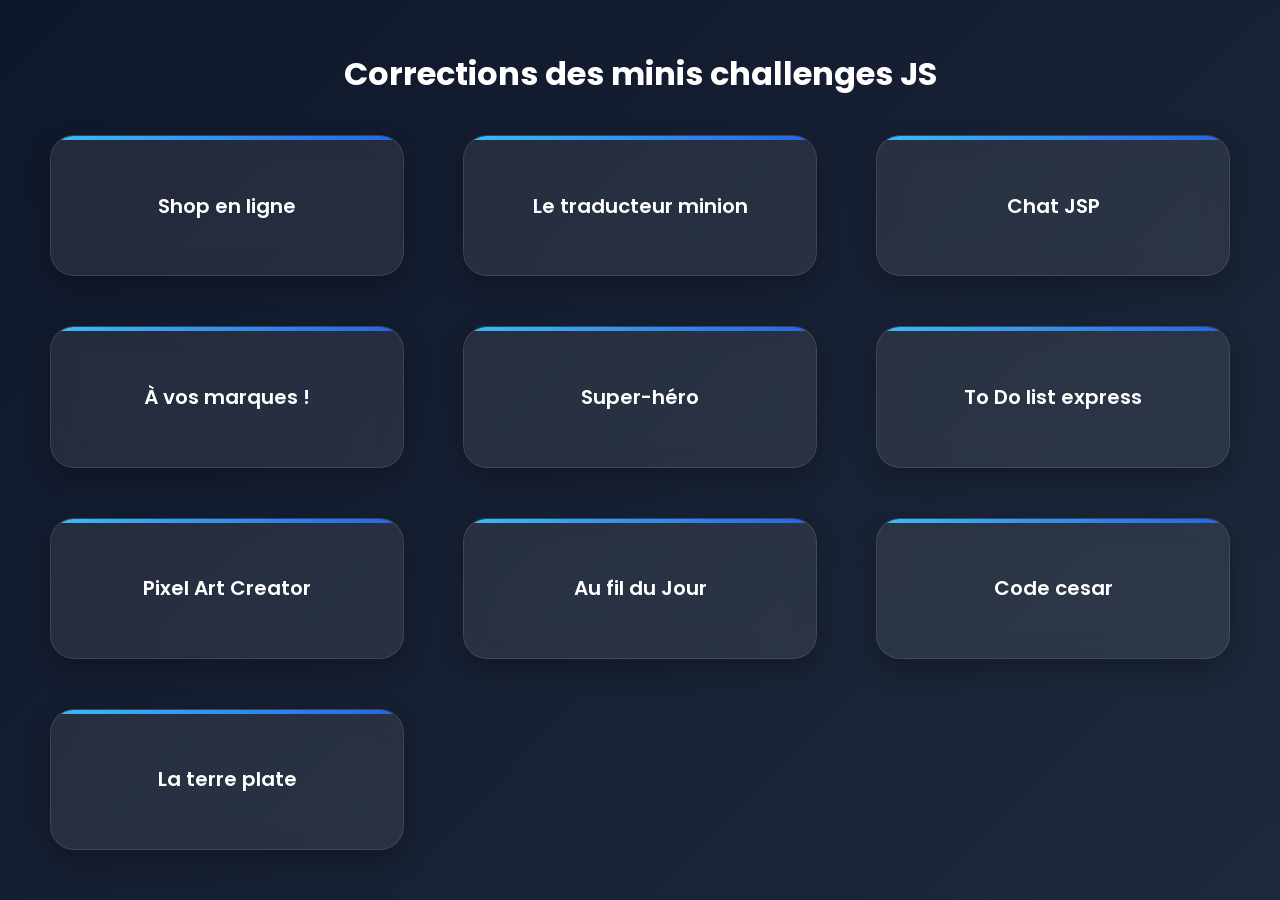
==== index.html @ 89b7c052 "html + css + js" ====
<!DOCTYPE html>
<html lang="en">

<head>
    <meta charset="UTF-8">
    <meta name="viewport" content="width=device-width, initial-scale=1.0">
    <title>Document</title>
    <link rel="stylesheet" href="style-index.css">

</head>

<body class="flex space-between">

    <h1 class="txt-center">Corrections des minis challenges JS</h1>
    <ul class="container flex space-between gap-50 ">
        <li> <a href="shop.html">Shop en ligne</a></li>
        <li> <a href="minion.html">Le traducteur minion</a></li>
        <li> <a href="chatjsp.html">Chat JSP</a></li>
        <li> <a href="avosmarques.html">À vos marques !</a></li>
        <li> <a href="superhero.html">Super-héro </a></li>
        <li> <a href="ToDo.html">To Do list express</a></li>
        <li> <a href="pixelart.html">Pixel Art Creator</a></li>
        <li> <a href="fildujour.html">Au fil du Jour</a></li>
        <li> <a href="codecesar.html">Code cesar</a></li>
        <li> <a href="terreplate.html">La terre plate</a></li>

    </ul>

</body>

</html>
---- style-index.css ----
/* style.css */

@import url('https://fonts.googleapis.com/css2?family=Poppins:wght@300;400;600;700&display=swap');

* {
    margin: 0;
    padding: 0;
    box-sizing: border-box;
}

body {
    font-family: 'Poppins', sans-serif;
    background: linear-gradient(135deg, #0f172a, #1e293b);
    color: white;
    min-height: 100vh;
    padding: 50px;
}

.container {
    max-width: 1200px;
    width: 100%;
    margin-left: auto;
    margin-right: auto;
}

h1{
    width: 100%;
    text-align: center;
}


.flex {
    display: flex;
    flex-wrap: wrap;
}

.space-between {
    justify-content: space-between;
}

.gap-50 {
    gap: 50px;
}

/* container dashboard */
ul {
    list-style: none;
}

/* cartes dashboard */
li {
    background: rgba(255, 255, 255, 0.08);
    backdrop-filter: blur(12px);
    border: 1px solid rgba(255, 255, 255, 0.1);
    border-radius: 24px;
    transition: 0.35s ease;
    overflow: hidden;
    box-shadow: 0 10px 25px rgba(0, 0, 0, 0.25);
    width: 30%;
    padding: 50px 0;

    display: flex;
    align-items: center;
    justify-content: center;
}

/* hover card */
li:hover {

    transform: translateY(-10px) scale(1.03);

    border-color: rgba(56, 189, 248, 0.4);

    box-shadow:
        0 20px 40px rgba(0, 0, 0, 0.35),
        0 0 25px rgba(56, 189, 248, 0.2);
}

/* liens */
a {
    text-decoration: none;
    color: white;
    font-size: 20px;
    font-weight: 600;
    text-align: center;
    transition: 0.3s;
}

/* glow texte */
a:hover {
    color: #38bdf8;

    text-shadow:
        0 0 10px rgba(56, 189, 248, 0.8),
        0 0 20px rgba(56, 189, 248, 0.5);
}

/* petit effet de ligne bleu au top */
li::before {

    content: "";

    position: absolute;

    width: 100%;
    height: 4px;

    top: 0;
    left: 0;

    background: linear-gradient(90deg,
            #38bdf8,
            #2563eb);
}
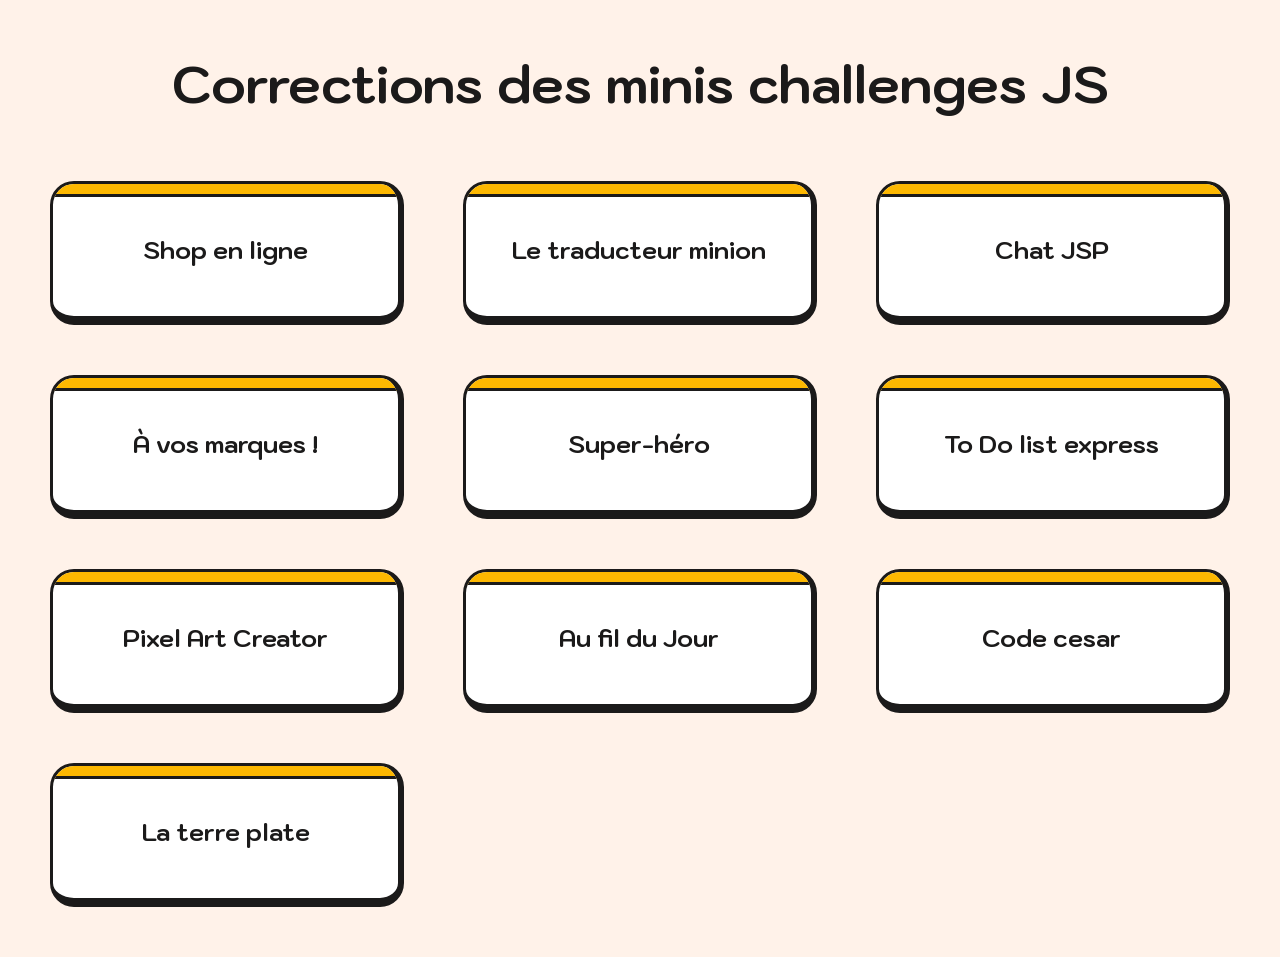
==== commit a2789400: "correction" ====
--- a/index.html
+++ b/index.html
@@ -26,6 +26,10 @@
 
     </ul>
 
+
+
 </body>
 
+
+
 </html>
--- a/style-index.css
+++ b/style-index.css
@@ -1,22 +1,30 @@
-/* style.css */
+/* STYLE RETRO / CARTOON */
 
-@import url('https://fonts.googleapis.com/css2?family=Poppins:wght@300;400;600;700&display=swap');
+@import url('https://fonts.googleapis.com/css2?family=Kodchasan:wght@300;400;500;600;700&display=swap');
 
-* {
+:root{
+    --dark: #1b1a1a;
+    --yellow: #FDB801;
+    --light: #FFF2E9;
+    --marron: #BA7200;
+    --white: #ffffff;
+}
+
+*{
     margin: 0;
     padding: 0;
     box-sizing: border-box;
 }
 
-body {
-    font-family: 'Poppins', sans-serif;
-    background: linear-gradient(135deg, #0f172a, #1e293b);
-    color: white;
+body{
+    font-family: "Kodchasan", sans-serif;
+    background-color: var(--light);
+    color: var(--dark);
     min-height: 100vh;
     padding: 50px;
 }
 
-.container {
+.container{
     max-width: 1200px;
     width: 100%;
     margin-left: auto;
@@ -26,37 +34,61 @@
 h1{
     width: 100%;
     text-align: center;
+
+    font-size: 52px;
+    margin-bottom: 64px;
+
+    color: var(--dark);
 }
 
+/* FLEX */
 
-.flex {
+.flex{
     display: flex;
     flex-wrap: wrap;
 }
 
-.space-between {
+.space-between{
     justify-content: space-between;
 }
 
-.gap-50 {
+.gap-50{
     gap: 50px;
 }
 
-/* container dashboard */
-ul {
+/* LISTE */
+
+ul{
     list-style: none;
 }
 
-/* cartes dashboard */
-li {
-    background: rgba(255, 255, 255, 0.08);
-    backdrop-filter: blur(12px);
-    border: 1px solid rgba(255, 255, 255, 0.1);
+/* CARTES DASHBOARD */
+
+li{
+    position: relative;
+
+    background-color: var(--white);
+
+    border:
+        solid 3px var(--dark);
+
+    border-right:
+        solid 6px var(--dark);
+
+    border-bottom:
+        solid 9px var(--dark);
+
     border-radius: 24px;
-    transition: 0.35s ease;
+
+    transition:
+        transform .15s ease,
+        border .15s ease,
+        background-color .2s ease;
+
     overflow: hidden;
-    box-shadow: 0 10px 25px rgba(0, 0, 0, 0.25);
+
     width: 30%;
+
     padding: 50px 0;
 
     display: flex;
@@ -65,50 +97,58 @@
 }
 
 /* hover card */
-li:hover {
 
-    transform: translateY(-10px) scale(1.03);
+li:hover{
 
-    border-color: rgba(56, 189, 248, 0.4);
+    transform: translateY(-4px);
 
-    box-shadow:
-        0 20px 40px rgba(0, 0, 0, 0.35),
-        0 0 25px rgba(56, 189, 248, 0.2);
+    border-right:
+        solid 3px var(--dark);
+
+    border-bottom:
+        solid 5px var(--dark);
+
+    background-color: #fff6d8;
 }
 
 /* liens */
-a {
+
+a{
     text-decoration: none;
-    color: white;
-    font-size: 20px;
-    font-weight: 600;
+
+    color: var(--dark);
+
+    font-size: 24px;
+
+    font-weight: 700;
+
     text-align: center;
-    transition: 0.3s;
+
+    transition: .2s ease;
 }
 
-/* glow texte */
-a:hover {
-    color: #38bdf8;
+/* hover texte */
 
-    text-shadow:
-        0 0 10px rgba(56, 189, 248, 0.8),
-        0 0 20px rgba(56, 189, 248, 0.5);
+a:hover{
+    color: var(--marron);
 }
 
-/* petit effet de ligne bleu au top */
-li::before {
+/* bandeau haut */
+
+li::before{
 
     content: "";
 
     position: absolute;
 
     width: 100%;
-    height: 4px;
+    height: 10px;
 
     top: 0;
     left: 0;
 
-    background: linear-gradient(90deg,
-            #38bdf8,
-            #2563eb);
+    background-color: var(--yellow);
+
+    border-bottom:
+        solid 3px var(--dark);
 }
